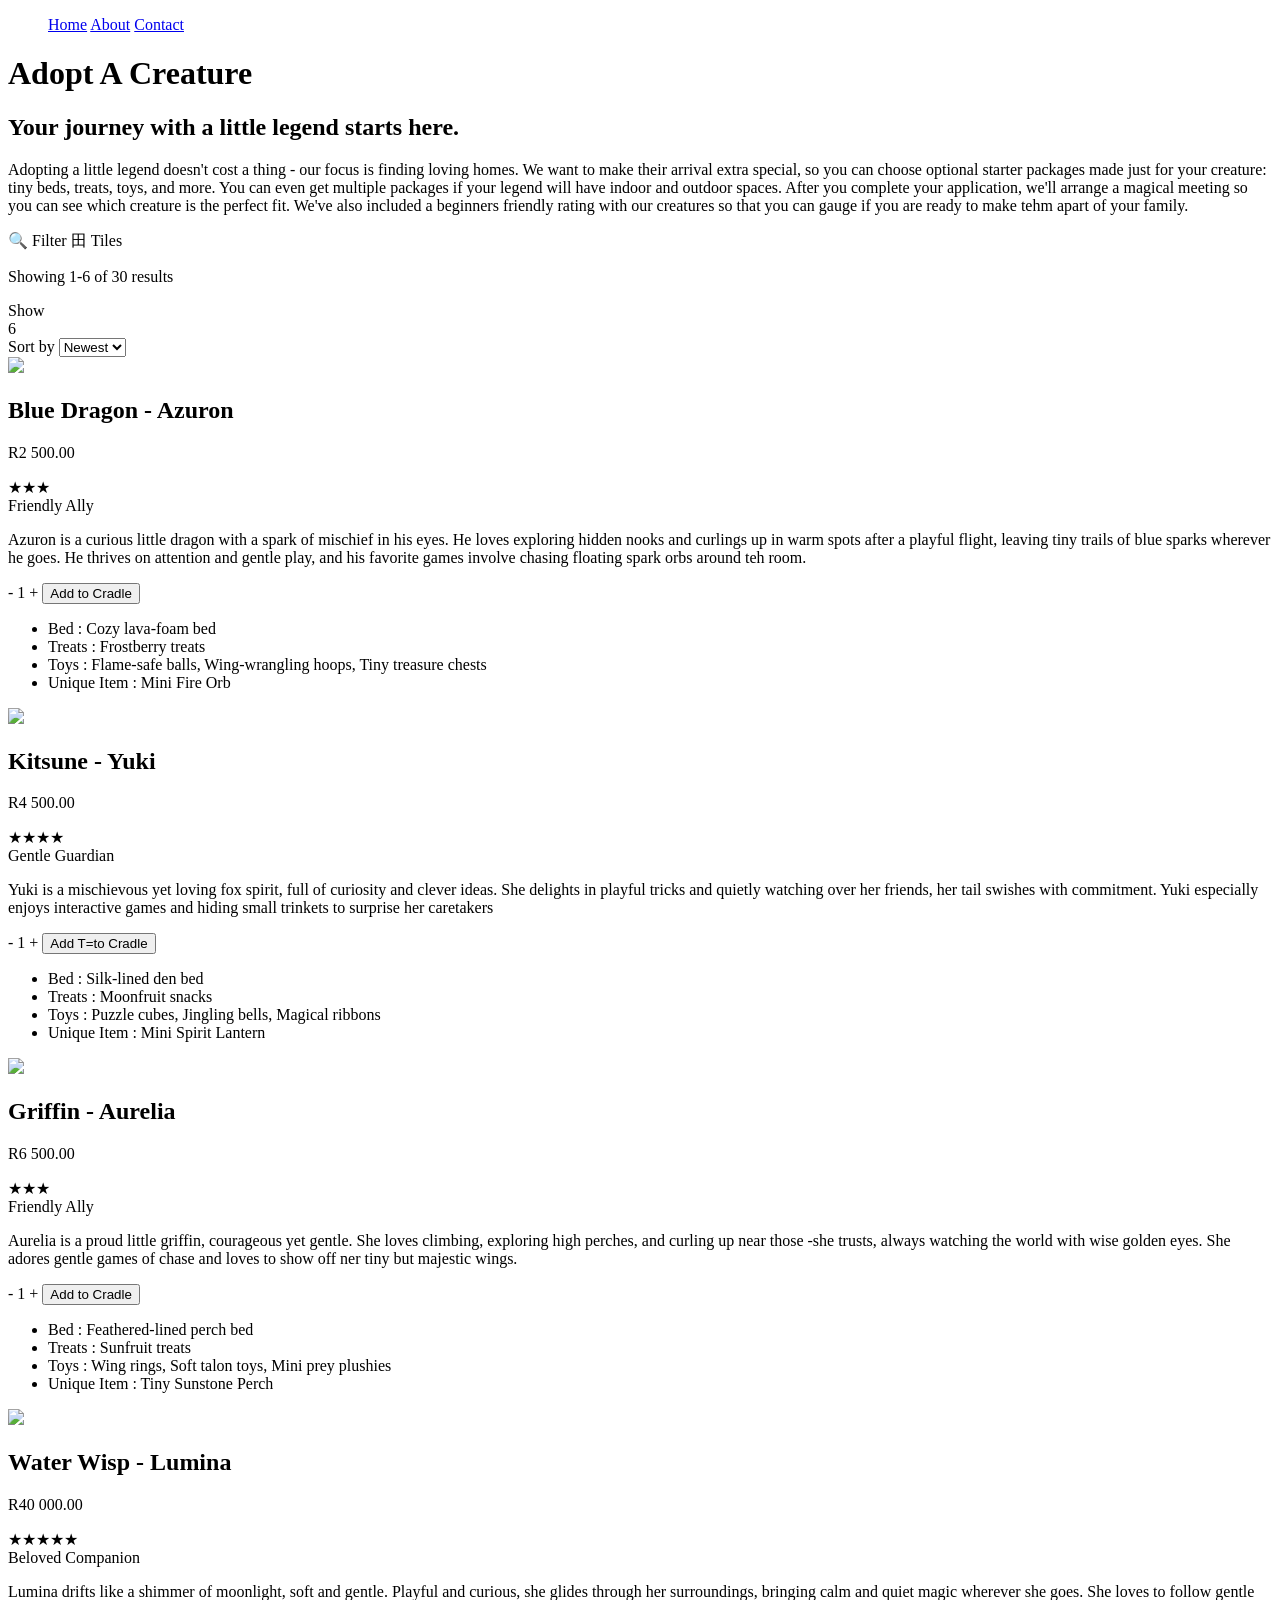
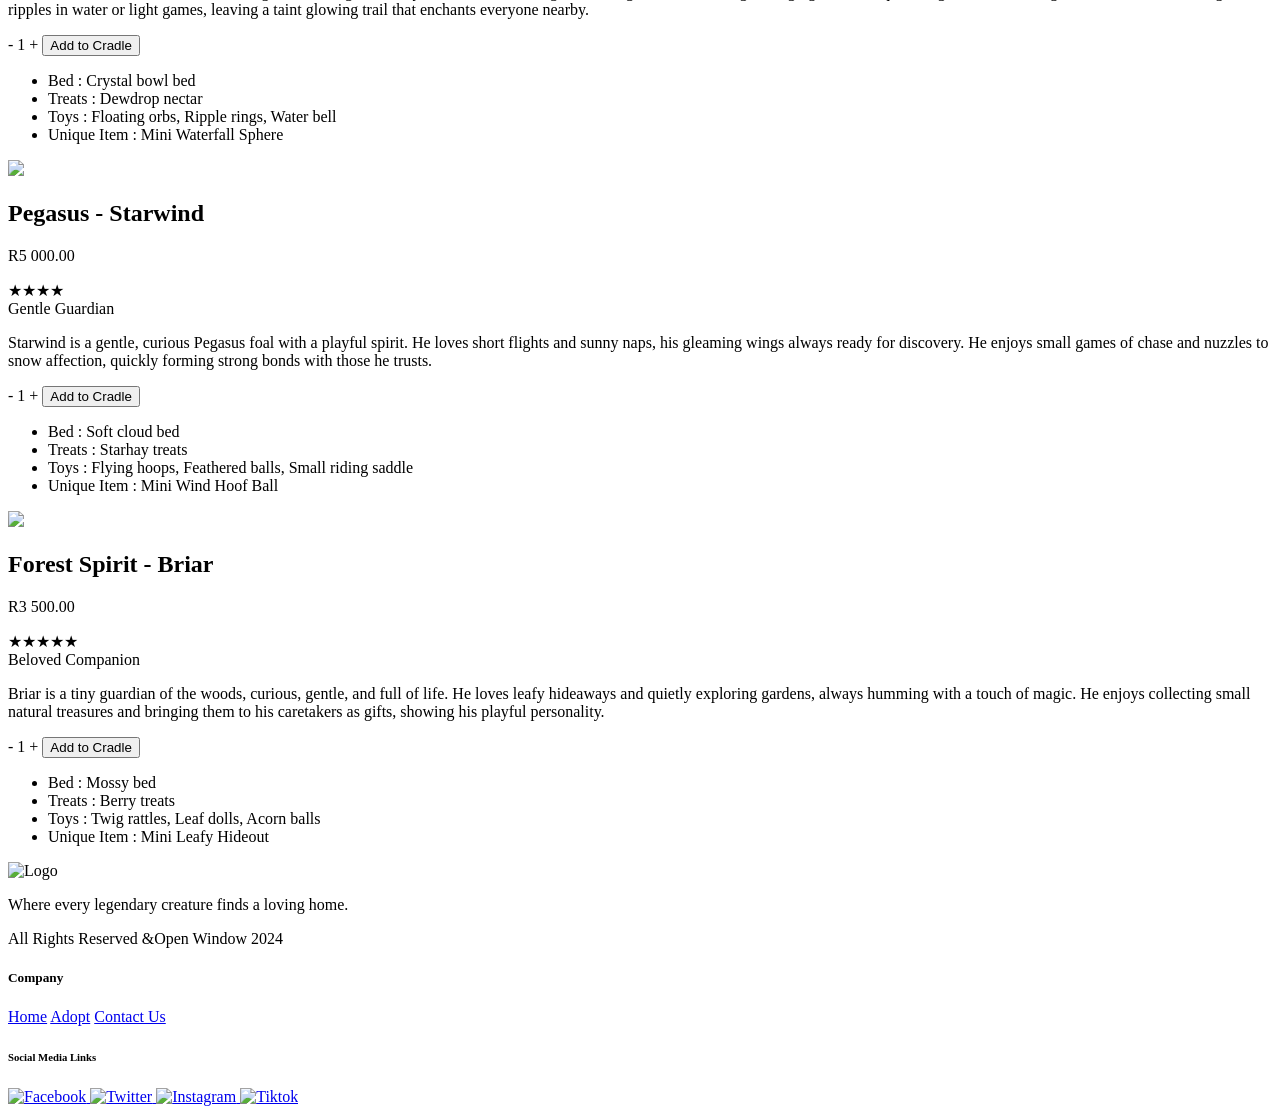
==== pages/about.html @ 9c8f1f6e "navbar_fix fixed css of navbar" ====
<!DOCTYPE html>
<html lang="en">
   
  <head>
      <meta charset="UTF-8">
      <meta name="viewport" content="width=device-width, initial-scale=1.0">
      <meta http-equiv="X-UA-Compatible" content="IE-edge">
      <meta name="author" content="Michelle Jansen 262064">

    <title>Adopt a Creature</title>
    <link rel="stylesheet" href="css/main.css">
    <link rel="stylesheet" href="../assets/fonts/mythology_of_egypt/Mythology Of Egypt.ttf">
    <link rel="stylesheet" href="../assets/stylesheet/StyleSheet.pdf">
  </head>

  <body>
     <!--Navigation-->
     <nav class="navbar">
          <ul class="nav-links">
           <a href="../index.html">Home</a>
           <a href="about.html">About</a>
           <a href="contact.html">Contact</a>
         </ul>
        </div>
     </nav>
    
    <!--Header-->
     <header class="adopt-hero">
       <h1>Adopt A Creature</h1>
     </header>
     <section class="adopt-sub-hero">
       <h2>Your journey with a little legend starts here.</h2>
       <p>Adopting a little legend doesn't cost a thing - our focus is finding loving homes. We want to make their arrival extra special, so you can choose optional starter packages made just for your creature: tiny beds, treats, toys, and more. You can even get multiple packages if your legend will have indoor and outdoor spaces. After you complete your application, we'll arrange a magical meeting so you can see which creature is the perfect fit. We've also included a beginners friendly rating with our creatures so that you can gauge if you are ready to make tehm apart of your family.</p>
     </section>
     <!-- Mustard Filter Bar -->
     <div class="filter-bar">
          <div class="filter-left">
             <span>🔍 Filter</span>
             <span>田 Tiles</span>
             <div class="divider-line"></div>
             <p>Showing 1-6 of 30 results</p>
           </div>
           <div class="filter-right">
             <span>Show</span>
             <div class="small-box">6</div>
             <span>Sort by</span>
             <select class="small-box"><option>Newest</option></select>
           </div>
       </div>   
       <!--Product Sections (Alternating)-->
        <section class="product-page white">
            <img src="assets/images/adopt1.png" class="product-image">
            <div class="product-info">
                <h2>Blue Dragon - Azuron</h2>
                <p class="price">R2 500.00</p>
                <div class="reviews">★★★</div>
                <div class="review-line"></div>
                <span>Friendly Ally</span>
                <p>Azuron is a curious little dragon with a spark of mischief in his eyes. He loves exploring hidden nooks and curlings up in warm spots after a playful flight, leaving tiny trails of blue sparks wherever he goes. He thrives on attention and gentle play, and his favorite games involve chasing floating spark orbs around teh room.</p>
                <div class="qty-control">
                    <span class="qty-box">- 1 +</span>
                    <button>Add to Cradle</button>
                 </div>
                  <ul>
                     <li>Bed : Cozy lava-foam bed</li>
                     <li>Treats : Frostberry treats</li>
                     <li>Toys : Flame-safe balls, Wing-wrangling hoops, Tiny treasure chests</li>
                     <li>Unique Item : Mini Fire Orb</li>
                   </ul>
               </div>
          </section>
          <section class="product-page dark blue">
             <img src="assets/images/adopt2.png" class="product-image">
               <div class="product-info">
                 <h2>Kitsune - Yuki</h2>
                 <p class="price">R4 500.00</p>
                 <div class="reviews">★★★★</div>
                 <div class="review-line"></div>
                 <span>Gentle Guardian</span>
                 <p>Yuki is a mischievous yet loving fox spirit, full of curiosity and clever ideas. She delights in playful tricks and quietly watching over her friends, her tail swishes with commitment. Yuki especially enjoys interactive games and hiding small trinkets to surprise her caretakers</p>
                 <div class="qty-control">
                    <span class="qty-box">- 1 +</span>
                    <button>Add T=to Cradle</button> 
                  </div>
                  <ul>
                    <li>Bed : Silk-lined den bed</li>
                    <li>Treats : Moonfruit snacks</li>
                    <li>Toys : Puzzle cubes, Jingling bells, Magical ribbons</li>
                    <li>Unique Item : Mini Spirit Lantern</li>
                  </ul>
              </div>
           </section>
           <section class="product-page white">
             <img src="assets/images/adopt3.png" class="product-image">
             <div class="product-info">
               <h2>Griffin - Aurelia</h2>
               <p class="price">R6 500.00</p>
               <div class="reviews">★★★</div>
               <div class="review-line"></div>
               <span>Friendly Ally</span>
               <p>Aurelia is a proud little griffin, courageous yet gentle. She loves climbing, exploring high perches, and curling up near those -she trusts, always watching the world with wise golden eyes. She adores gentle games of chase and loves to show off ner tiny but majestic wings.</p>
               <div class="qty-control">
                  <span class="qty-box">- 1 +</span>
                  <button>Add to Cradle</button>
               </div>
               <ul>
                 <li>Bed : Feathered-lined perch bed</li>
                 <li>Treats : Sunfruit treats</li>
                 <li>Toys : Wing rings, Soft talon toys, Mini prey plushies</li>
                 <li>Unique Item : Tiny Sunstone Perch</li>
               </ul>
             </div>
           </section>
           <section class="product-page dark blue">
               <img src="assets/images.adopt4.png" class="product-image">
               <div class="product-info">
                   <h2>Water Wisp - Lumina</h2>
                   <p class="price">R40 000.00</p>
                   <div class="reviews">★★★★★</div>
                   <div class="review-line"></div>
                   <span>Beloved Companion</span>
                   <p>Lumina drifts like a shimmer of moonlight, soft and gentle. Playful and curious, she glides through her surroundings, bringing calm and quiet magic wherever she goes. She loves to follow gentle ripples in water or light games, leaving a taint glowing trail that enchants everyone nearby.</p>
                   <div class="qty-control">
                      <span class="qty-box">- 1 +</span>
                      <button>Add to Cradle</button>
                   </div>
                   <ul>
                      <li>Bed : Crystal bowl bed</li>
                      <li>Treats : Dewdrop nectar</li>
                      <li>Toys : Floating orbs, Ripple rings, Water bell</li>
                      <li>Unique Item : Mini Waterfall Sphere</li>
                   </ul>
                 </div>
             </section>
             <section class="product-page white">
             <img src="assets/images/adopt5.png" class="product-image">
             <div class="product-info">
               <h2>Pegasus - Starwind</h2>
               <p class="price">R5 000.00</p>
               <div class="reviews">★★★★</div>
               <div class="review-line"></div>
               <span>Gentle Guardian</span>
               <p>Starwind is a gentle, curious Pegasus foal with a playful spirit. He loves short flights and sunny naps, his gleaming wings always ready for discovery. He enjoys small games of chase and nuzzles to snow affection, quickly forming strong bonds with those he trusts.</p>
               <div class="qty-control">
                  <span class="qty-box">- 1 +</span>
                  <button>Add to Cradle</button>
               </div>
               <ul>
                 <li>Bed : Soft cloud bed</li>
                 <li>Treats : Starhay treats</li>
                 <li>Toys : Flying hoops, Feathered balls, Small riding saddle</li>
                 <li>Unique Item : Mini Wind Hoof Ball</li>
               </ul>
             </div>
           </section>
           <section class="product-page dark blue">
               <img src="assets/images/adopt6.png" class="product-image">
               <div class="product-info">
                   <h2>Forest Spirit - Briar</h2>
                   <p class="price">R3 500.00</p>
                   <div class="reviews">★★★★★</div>
                   <div class="review-line"></div>
                   <span>Beloved Companion</span>
                   <p>Briar is a tiny guardian of the woods, curious, gentle, and full of life. He loves leafy hideaways and quietly exploring gardens, always humming with a touch of magic. He enjoys collecting small natural treasures and bringing them to his caretakers as gifts, showing his playful personality.</p>
                   <div class="qty-control">
                      <span class="qty-box">- 1 +</span>
                      <button>Add to Cradle</button>
                   </div>
                   <ul>
                      <li>Bed : Mossy bed</li>
                      <li>Treats : Berry treats</li>
                      <li>Toys : Twig rattles, Leaf dolls, Acorn balls</li>
                      <li>Unique Item : Mini Leafy Hideout</li>
                   </ul>
                 </div>
             </section>
             <!-- Footer -->
             <footer>
                 <div class="footer-left">
                     <img src="assets/images/logo.png" alt="Logo">
                     <p>Where every legendary creature finds a loving home.</p>
                     <span>All Rights Reserved &Open Window 2024</span>
                   </div>
                   <div class="footer-mid">
                       <h5>Company</h5>
                       <a href="../index.html">Home</a>
                       <a href="about.html">Adopt</a>
                       <a href="contact.html">Contact Us</a>
                     </div>
                     <div class="footer-right">
                         <h6>Social Media Links</h6>
                         <class="social-container">
                            <a href="https://www.facebook.com/theopenwindow/posts/on-friday-the-27th-of-february-open-window-stellenbosch-headed-into-the-city-for/1223841959923984/" target="_none">
                              <img src="assets/images/sm1.png" alt="Facebook" class="social-icon">
                           </a>
                           <a href="https://www.facebook.com/theopenwindow/posts/on-friday-the-27th-of-february-open-window-stellenbosch-headed-into-the-city-for/1223841959923984/" target="_none">
                              <img src="assets/images/sm4.png" alt="Twitter" class="social-icon">
                           </a>
                           <a href="https://www.instagram.com/openwindowinstitute/?hl=en" target="_none">
                              <img src="assets/images/sm3.png" alt="Instagram" class="social-icons">
                           </a>
                           <a href="https://www.tiktok.com/@open_window_" target="_none">
                             <img src="assets/images/sm2.png" alt="Tiktok" class="social-icon">
                           </a>
                         </class>
                       </div>
                  </footer>
   </body>

</html>
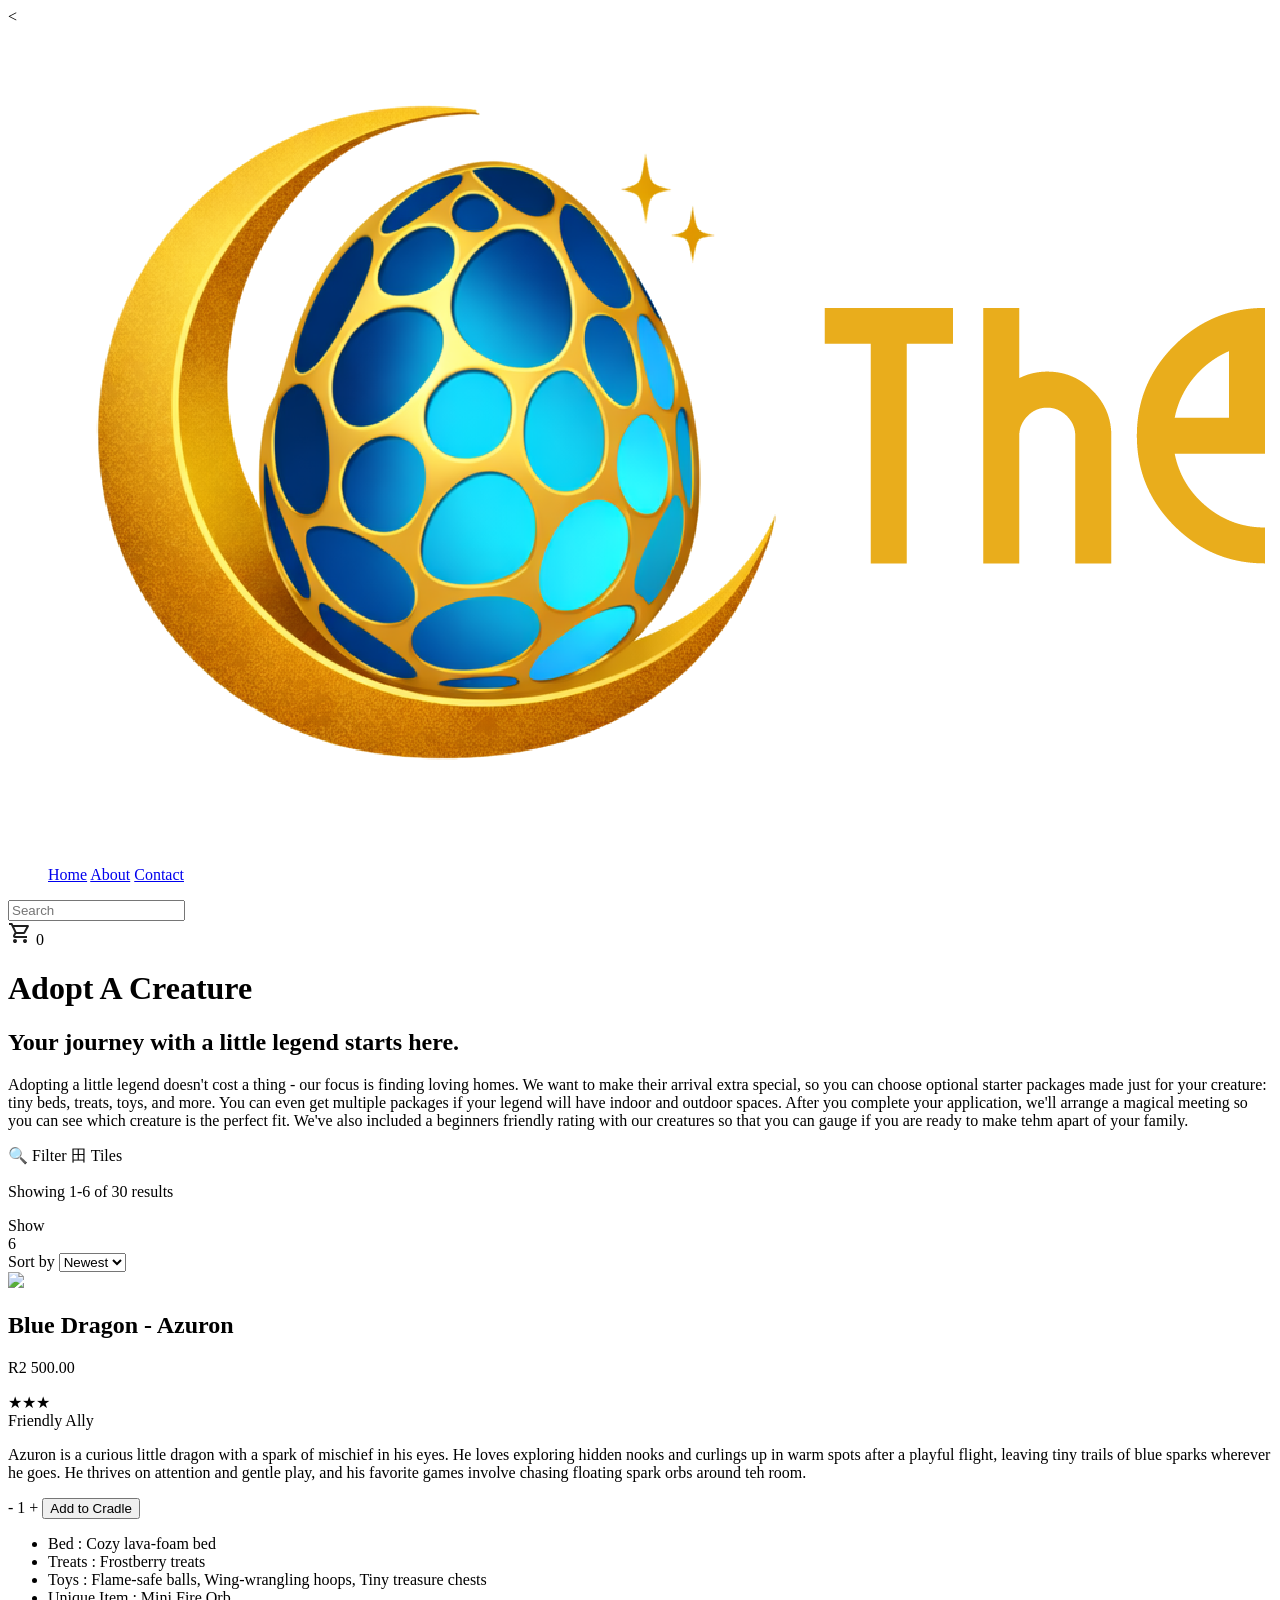
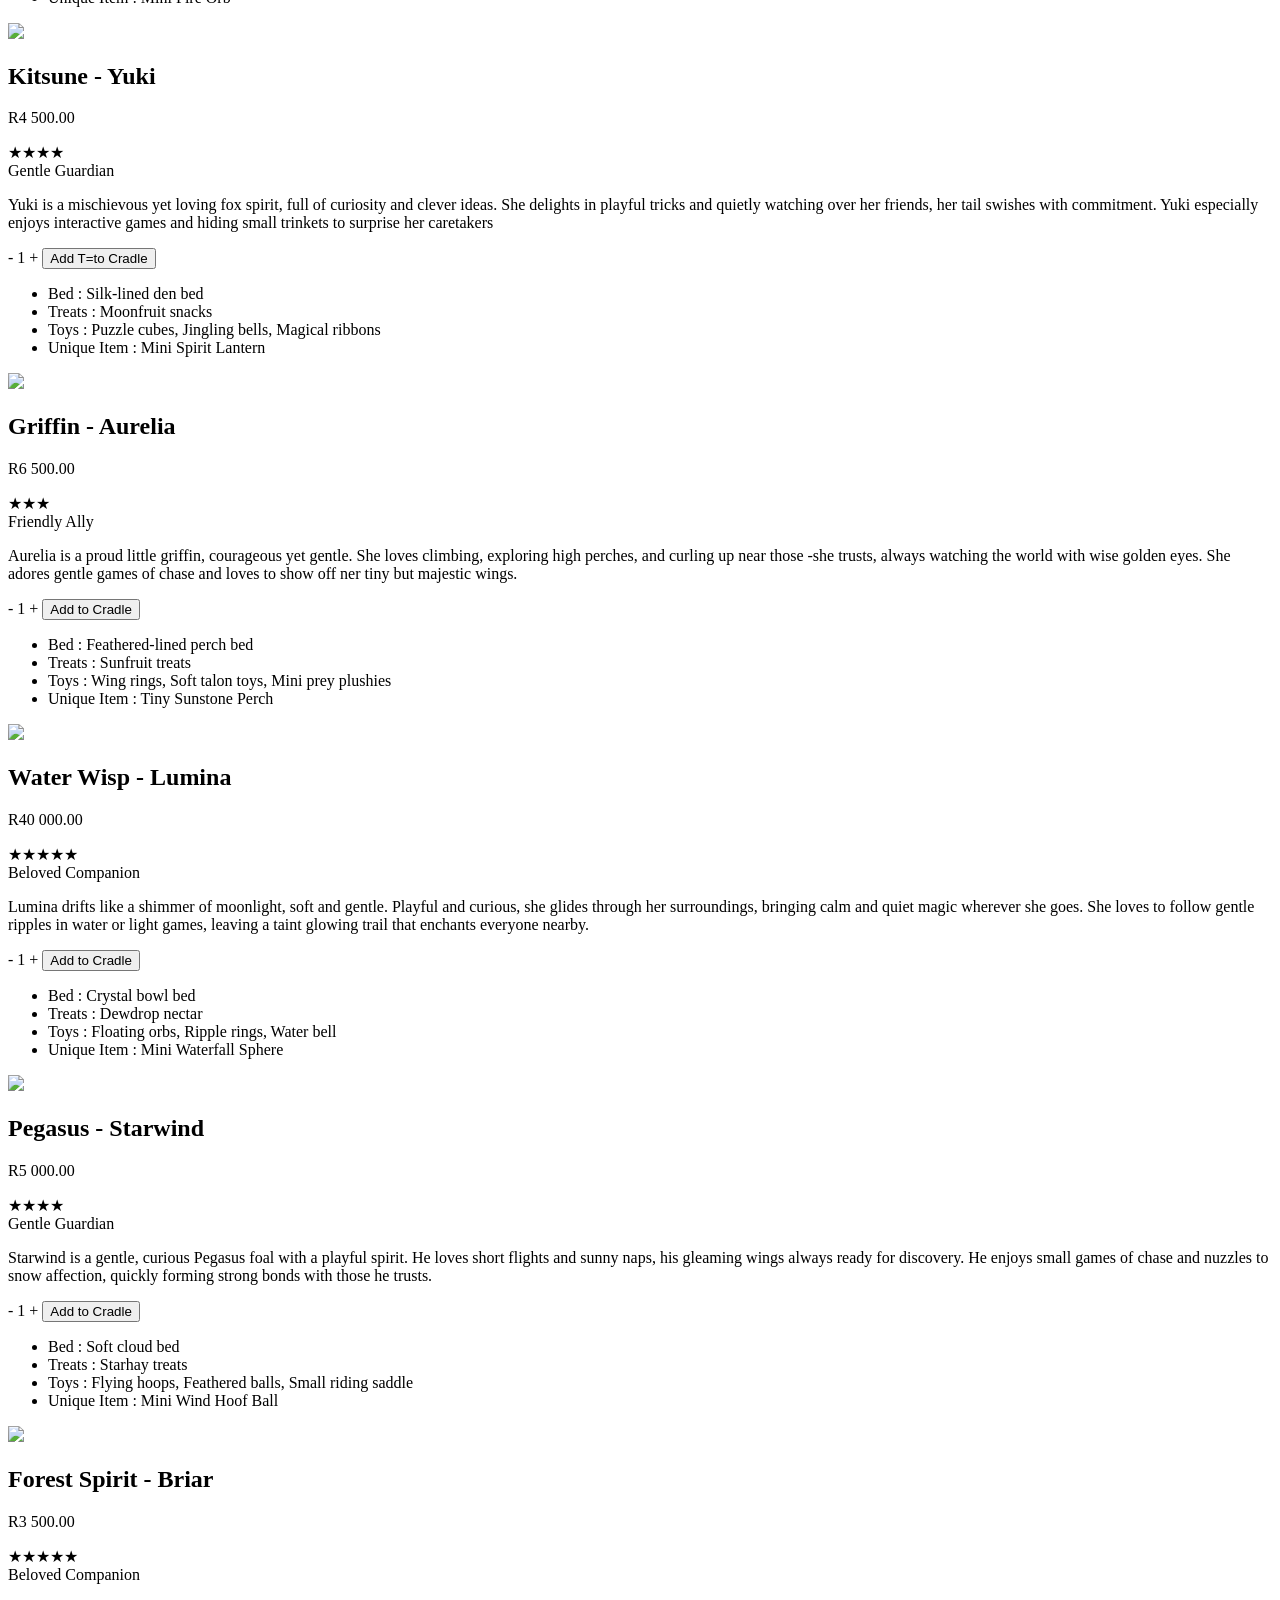
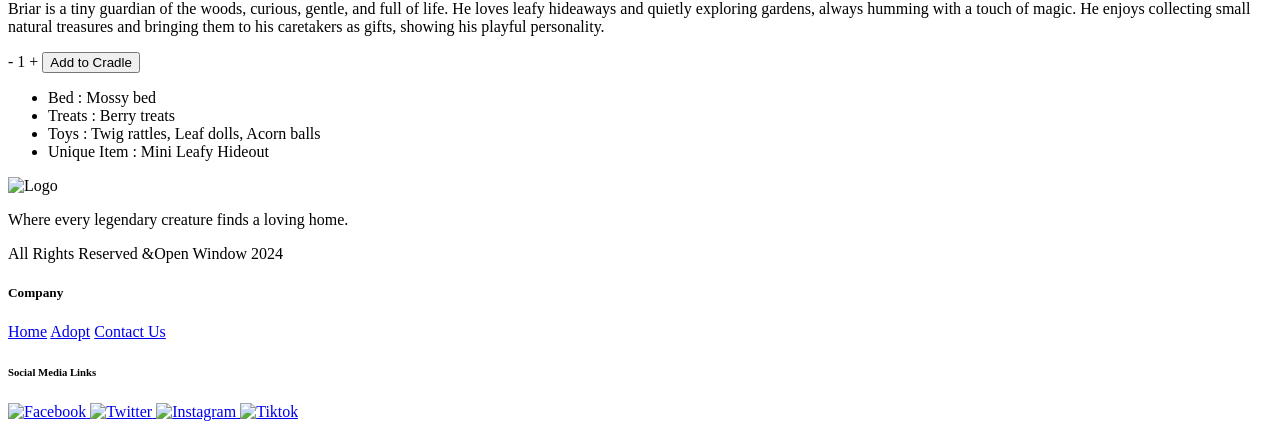
==== commit 07598b62: "styled_about_section" ====
--- a/pages/about.html
+++ b/pages/about.html
@@ -1,30 +1,45 @@
 <!DOCTYPE html>
 <html lang="en">
-   
-  <head>
-      <meta charset="UTF-8">
+   <head>
+      <<meta charset="UTF-8">
       <meta name="viewport" content="width=device-width, initial-scale=1.0">
       <meta http-equiv="X-UA-Compatible" content="IE-edge">
       <meta name="author" content="Michelle Jansen 262064">
 
-    <title>Adopt a Creature</title>
-    <link rel="stylesheet" href="css/main.css">
-    <link rel="stylesheet" href="../assets/fonts/mythology_of_egypt/Mythology Of Egypt.ttf">
-    <link rel="stylesheet" href="../assets/stylesheet/StyleSheet.pdf">
-  </head>
+      <link rel="preconnect" href="https://fonts.googleapis.com">
+      <link rel="preconnect" href="https://fonts.gstatic.com" crossorigin>
+      <link href="https://fonts.googleapis.com/css2?family=Metamorphous&family=Montserrat:ital,wght@0,100..900;1,100..900&family=Poppins:ital,wght@0,100;0,200;0,300;0,400;0,500;0,600;0,700;0,800;0,900;1,100;1,200;1,300;1,400;1,500;1,600;1,700;1,800;1,900&display=swap" rel="stylesheet">
+      <link rel="preconnect" href="https://fonts.googleapis.com">
+      <link rel="preconnect" href="https://fonts.gstatic.com" crossorigin>
+      <link href="https://fonts.googleapis.com/css2?family=Metamorphous&family=Montserrat:ital,wght@0,100..900;1,100..900&family=Poppins:ital,wght@0,100;0,200;0,300;0,400;0,500;0,600;0,700;0,800;0,900;1,100;1,200;1,300;1,400;1,500;1,600;1,700;1,800;1,900&display=swap" rel="stylesheet">
+      
+      <title>The Mythos Cradle</title>
+      
+      <link rel="stylesheet" href="../stylesheet/css/main.css">
+      <link rel="stylesheet" href="../assets/fonts/mythology_of_egypt/Mythology Of Egypt.ttf">
+   </head>
 
-  <body>
+   <body class="adopt-page">
      <!--Navigation-->
      <nav class="navbar">
+         <a href="about.html" class="adopt-logo">
+           <img src="../assets/images/logo.png">
+         </a>
           <ul class="nav-links">
            <a href="../index.html">Home</a>
            <a href="about.html">About</a>
            <a href="contact.html">Contact</a>
          </ul>
-        </div>
+         <div class="search-cart">
+           <input type="text" placeholder="Search">
+               <div class="cart-container">
+                 <svg xmlns="http://www.w3.org/2000/svg" height="24px" viewBox="0 -960 960 960" width="24px" fill="#1f1f1f"><path d="M223.5-103.5Q200-127 200-160t23.5-56.5Q247-240 280-240t56.5 23.5Q360-193 360-160t-23.5 56.5Q313-80 280-80t-56.5-23.5Zm400 0Q600-127 600-160t23.5-56.5Q647-240 680-240t56.5 23.5Q760-193 760-160t-23.5 56.5Q713-80 680-80t-56.5-23.5ZM246-720l96 200h280l110-200H246Zm-38-80h590q23 0 35 20.5t1 41.5L692-482q-11 20-29.5 31T622-440H324l-44 80h480v80H280q-45 0-68-39.5t-2-78.5l54-98-144-304H40v-80h130l38 80Zm134 280h280-280Z"/></svg>
+                 <span class="cart-amount">0</span>
+               </div>
+         </div>
      </nav>
     
-    <!--Header-->
+     <!--Header-->
      <header class="adopt-hero">
        <h1>Adopt A Creature</h1>
      </header>
@@ -204,7 +219,6 @@
                            </a>
                          </class>
                        </div>
-                  </footer>
+               </footer>
    </body>
-
-</html>+ </html>
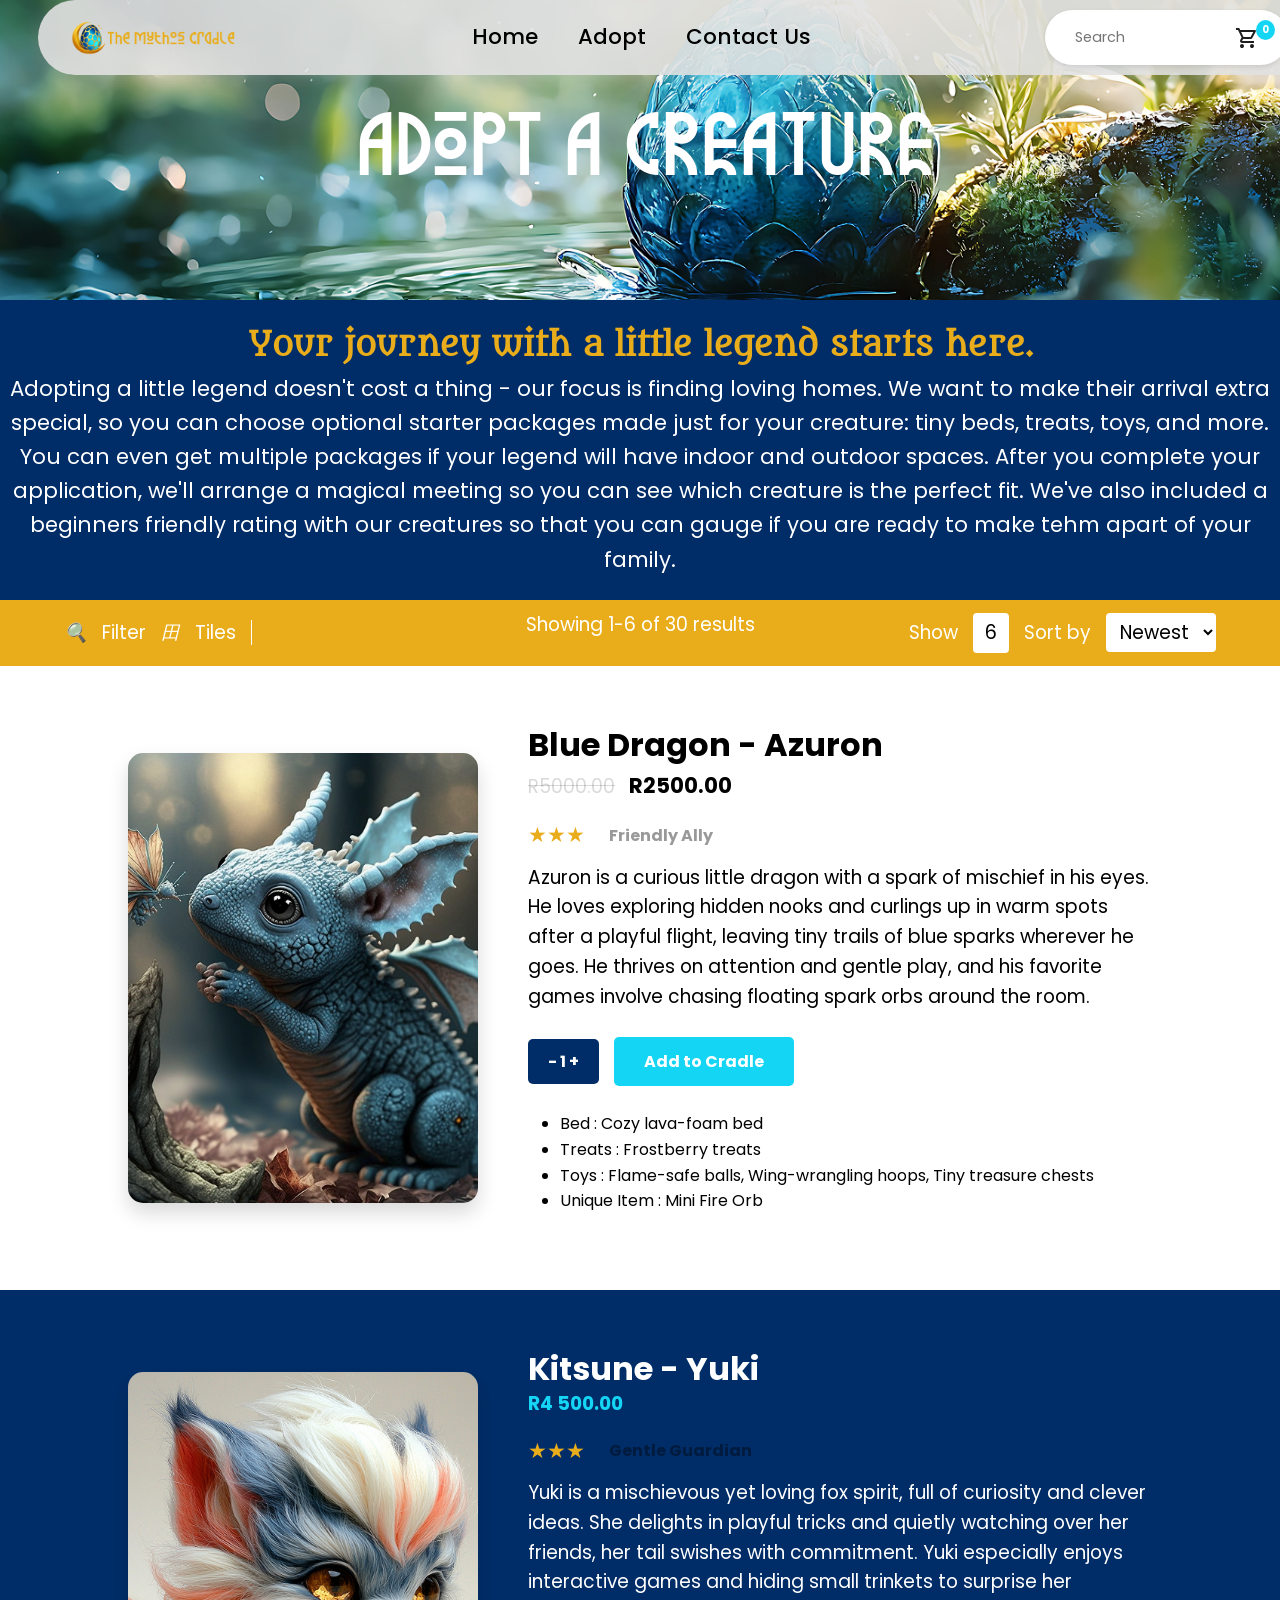
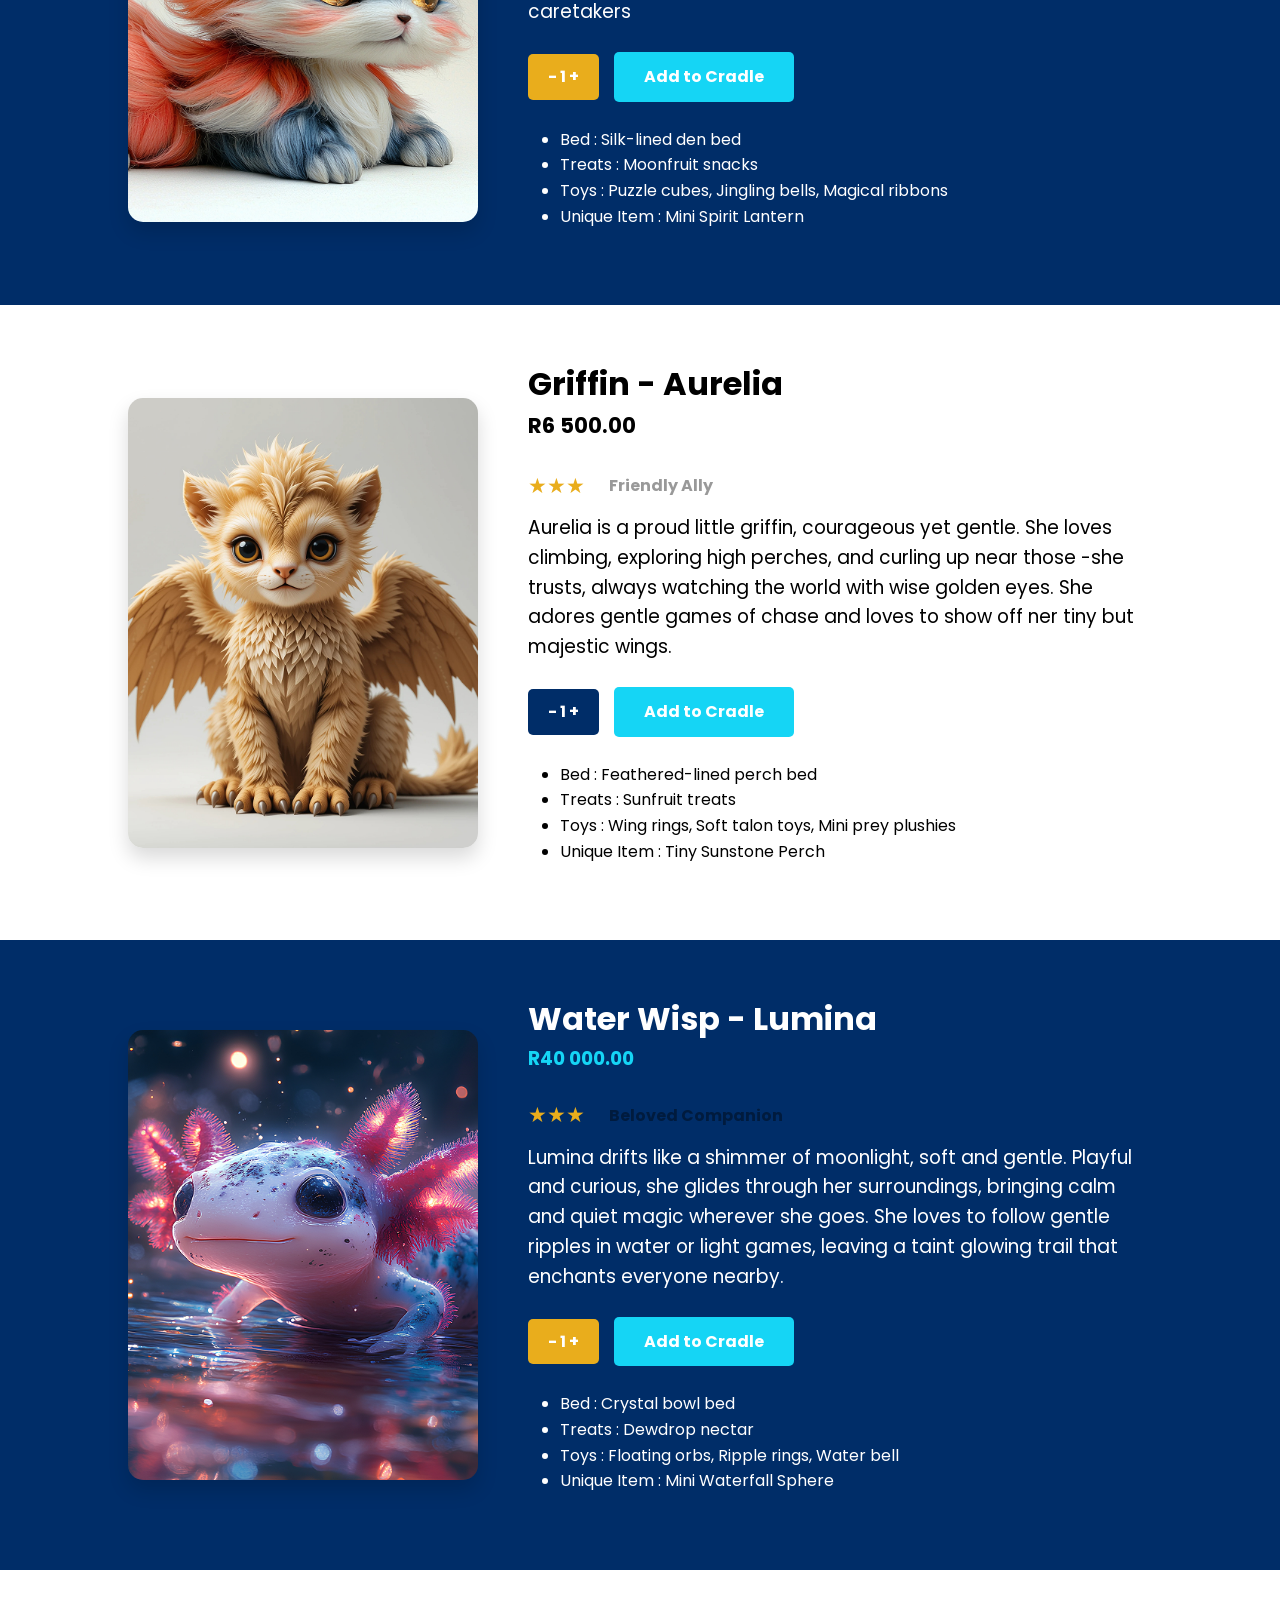
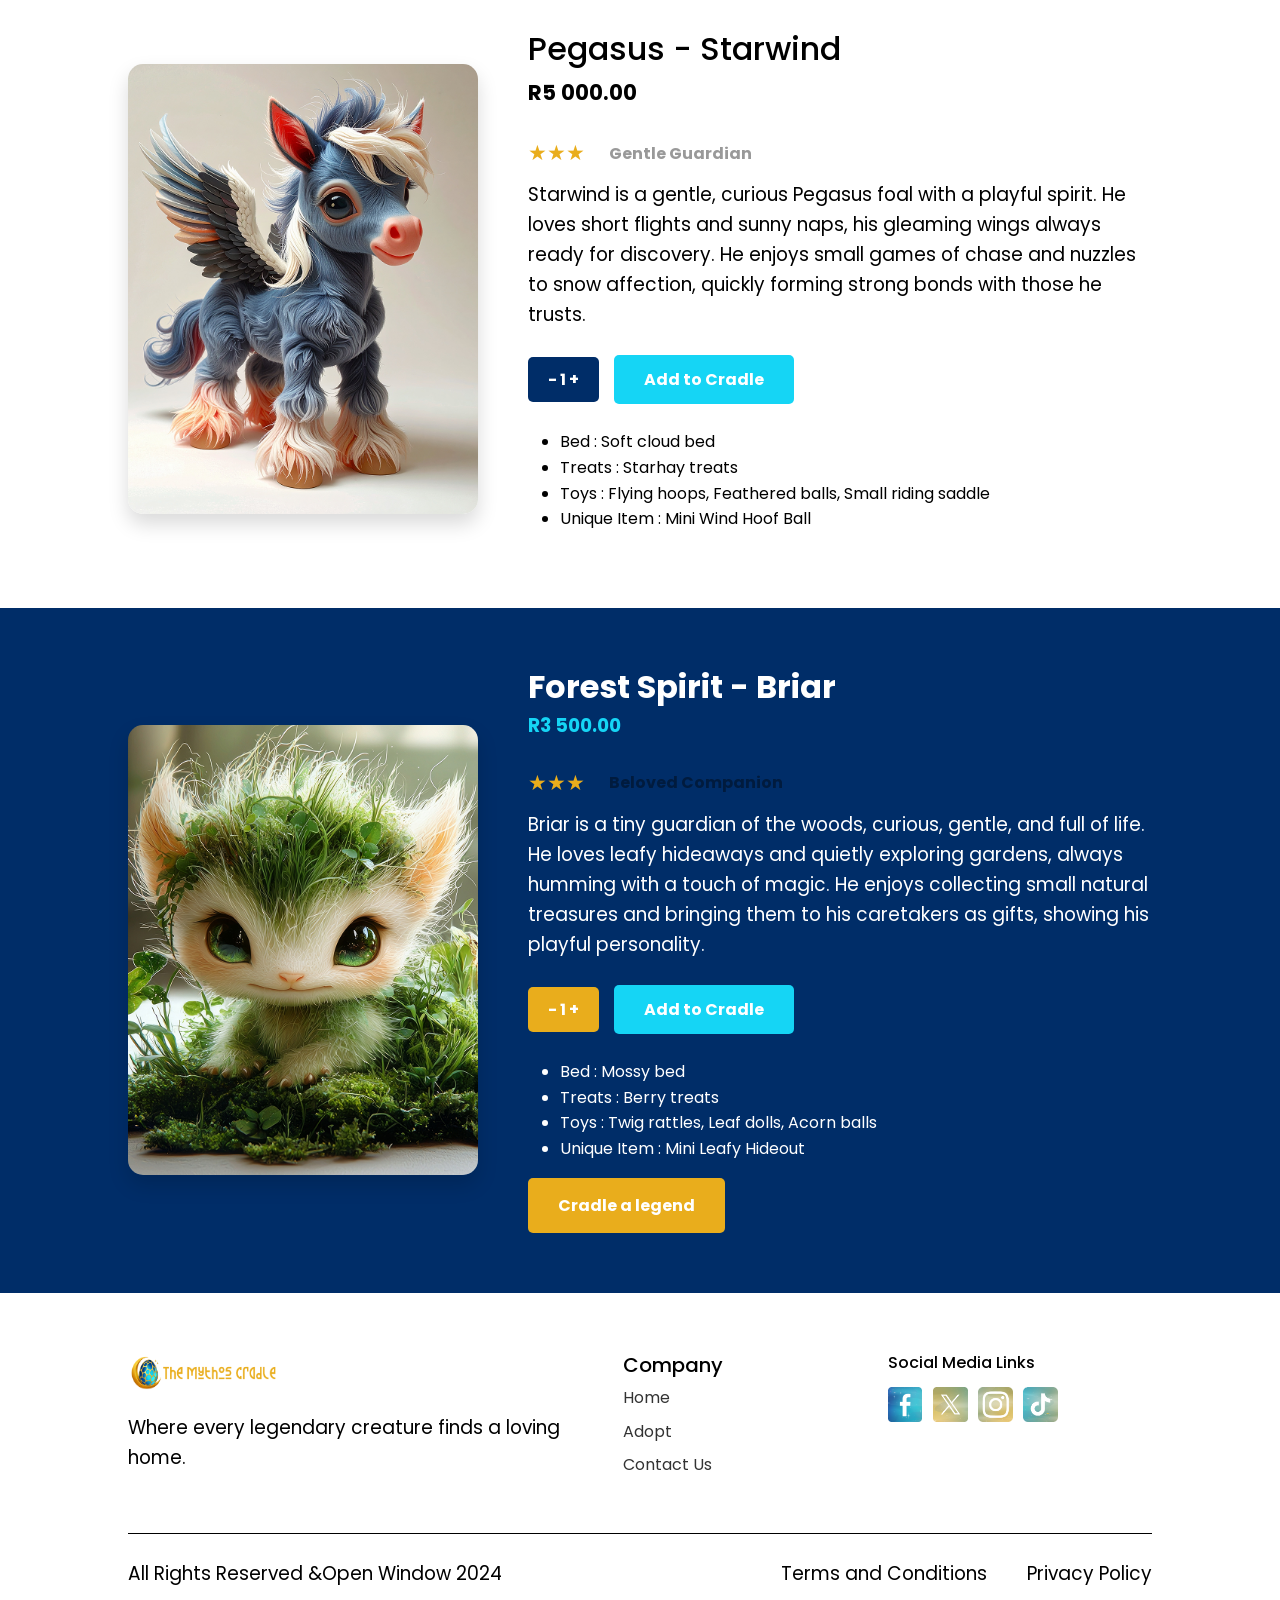
==== commit ef6395e3: "Final_Updates Added all final details to all pages for HTML and CC" ====
--- a/pages/about.html
+++ b/pages/about.html
@@ -1,7 +1,7 @@
 <!DOCTYPE html>
 <html lang="en">
    <head>
-      <<meta charset="UTF-8">
+      <meta charset="UTF-8">
       <meta name="viewport" content="width=device-width, initial-scale=1.0">
       <meta http-equiv="X-UA-Compatible" content="IE-edge">
       <meta name="author" content="Michelle Jansen 262064">
@@ -12,33 +12,36 @@
       <link rel="preconnect" href="https://fonts.googleapis.com">
       <link rel="preconnect" href="https://fonts.gstatic.com" crossorigin>
       <link href="https://fonts.googleapis.com/css2?family=Metamorphous&family=Montserrat:ital,wght@0,100..900;1,100..900&family=Poppins:ital,wght@0,100;0,200;0,300;0,400;0,500;0,600;0,700;0,800;0,900;1,100;1,200;1,300;1,400;1,500;1,600;1,700;1,800;1,900&display=swap" rel="stylesheet">
+      <link href="https://cdn.jsdelivr.net/npm/bootstrap@5.3.8/dist/css/bootstrap.min.css" rel="stylesheet" integrity="sha384-sRIl4kxILFvY47J16cr9ZwB07vP4J8+LH7qKQnuqkuIAvNWLzeN8tE5YBujZqJLB" crossorigin="anonymous">
+      <script src="https://cdn.jsdelivr.net/npm/bootstrap@5.3.8/dist/js/bootstrap.bundle.min.js" integrity="sha384-FKyoEForCGlyvwx9Hj09JcYn3nv7wiPVlz7YYwJrWVcXK/BmnVDxM+D2scQbITxI" crossorigin="anonymous"></script>
       
       <title>The Mythos Cradle</title>
-      
-      <link rel="stylesheet" href="../stylesheet/css/main.css">
-      <link rel="stylesheet" href="../assets/fonts/mythology_of_egypt/Mythology Of Egypt.ttf">
+
+      <link rel="stylesheet" href="../css/main.css">
+      <link rel="local-font" href="../assets/fonts/mythology_of_egypt/Mythology Of Egypt.ttf">
    </head>
-
    <body class="adopt-page">
-     <!--Navigation-->
-     <nav class="navbar">
-         <a href="about.html" class="adopt-logo">
-           <img src="../assets/images/logo.png">
+     <header>
+        <!--Navigation-->
+        <div class="navbar">
+         <a href="about.html" class="logo">
+           <img src="../assets/images/logo.png" alt="Mythos Logo">
          </a>
-          <ul class="nav-links">
+         <nav class="nav-links">
            <a href="../index.html">Home</a>
-           <a href="about.html">About</a>
-           <a href="contact.html">Contact</a>
-         </ul>
+           <a href="about.html">Adopt</a>
+           <a href="contact.html">Contact Us</a>
+         </nav>
          <div class="search-cart">
            <input type="text" placeholder="Search">
                <div class="cart-container">
-                 <svg xmlns="http://www.w3.org/2000/svg" height="24px" viewBox="0 -960 960 960" width="24px" fill="#1f1f1f"><path d="M223.5-103.5Q200-127 200-160t23.5-56.5Q247-240 280-240t56.5 23.5Q360-193 360-160t-23.5 56.5Q313-80 280-80t-56.5-23.5Zm400 0Q600-127 600-160t23.5-56.5Q647-240 680-240t56.5 23.5Q760-193 760-160t-23.5 56.5Q713-80 680-80t-56.5-23.5ZM246-720l96 200h280l110-200H246Zm-38-80h590q23 0 35 20.5t1 41.5L692-482q-11 20-29.5 31T622-440H324l-44 80h480v80H280q-45 0-68-39.5t-2-78.5l54-98-144-304H40v-80h130l38 80Zm134 280h280-280Z"/></svg>
+                 <svg class="cart-icon" xmlns="http://www.w3.org/2000/svg" height="24px" viewBox="0 -960 960 960" width="24px" fill="#1f1f1f"><path d="M223.5-103.5Q200-127 200-160t23.5-56.5Q247-240 280-240t56.5 23.5Q360-193 360-160t-23.5 56.5Q313-80 280-80t-56.5-23.5Zm400 0Q600-127 600-160t23.5-56.5Q647-240 680-240t56.5 23.5Q760-193 760-160t-23.5 56.5Q713-80 680-80t-56.5-23.5ZM246-720l96 200h280l110-200H246Zm-38-80h590q23 0 35 20.5t1 41.5L692-482q-11 20-29.5 31T622-440H324l-44 80h480v80H280q-45 0-68-39.5t-2-78.5l54-98-144-304H40v-80h130l38 80Zm134 280h280-280Z"/></svg>
                  <span class="cart-amount">0</span>
                </div>
          </div>
-     </nav>
-    
+       </div>
+     </header>
+
      <!--Header-->
      <header class="adopt-hero">
        <h1>Adopt A Creature</h1>
@@ -50,31 +53,44 @@
      <!-- Mustard Filter Bar -->
      <div class="filter-bar">
           <div class="filter-left">
-             <span>🔍 Filter</span>
-             <span>田 Tiles</span>
+             <i class="filter-icon">🔍</i>
+             <span>Filter</span>
+             <i class="tile-icon">田 </i>
+             <span>Tiles</span>
              <div class="divider-line"></div>
-             <p>Showing 1-6 of 30 results</p>
+           </div>
+           <div class="center-section">
+             <span><p>Showing 1-6 of 30 results</p></span>
            </div>
            <div class="filter-right">
              <span>Show</span>
-             <div class="small-box">6</div>
+             <button class="btn-sp" type="button">6</button>
              <span>Sort by</span>
-             <select class="small-box"><option>Newest</option></select>
-           </div>
+             <select class="drop-down">
+               <option>Newest</option>
+               <option>Oldest</option>
+               <option>Popular</option>
+             </select>
+            </div>
        </div>   
        <!--Product Sections (Alternating)-->
-        <section class="product-page white">
-            <img src="assets/images/adopt1.png" class="product-image">
-            <div class="product-info">
-                <h2>Blue Dragon - Azuron</h2>
-                <p class="price">R2 500.00</p>
-                <div class="reviews">★★★</div>
-                <div class="review-line"></div>
-                <span>Friendly Ally</span>
-                <p>Azuron is a curious little dragon with a spark of mischief in his eyes. He loves exploring hidden nooks and curlings up in warm spots after a playful flight, leaving tiny trails of blue sparks wherever he goes. He thrives on attention and gentle play, and his favorite games involve chasing floating spark orbs around teh room.</p>
+        <section class="product-page-white">
+            <img src="../assets/images/adopt1.png" class="product-image">
+                <div class="product-info">
+                <h1>Blue Dragon - Azuron</h1>
+                <div class="price-container">
+                   <del class="old-price">R5000.00</del>
+                   <span class="current-price">R2500.00</span>
+                </div>
+                <div class="rating-row">
+                   <div class="reviews">★★★</div>
+                   <div class="review-line"></div>
+                   <span class="review-status">Friendly Ally</span>
+                </div>
+                <p class="p1">Azuron is a curious little dragon with a spark of mischief in his eyes. He loves exploring hidden nooks and curlings up in warm spots after a playful flight, leaving tiny trails of blue sparks wherever he goes. He thrives on attention and gentle play, and his favorite games involve chasing floating spark orbs around the room.</p>
                 <div class="qty-control">
                     <span class="qty-box">- 1 +</span>
-                    <button>Add to Cradle</button>
+                    <button class="b-btn">Add to Cradle</button>
                  </div>
                   <ul>
                      <li>Bed : Cozy lava-foam bed</li>
@@ -84,18 +100,21 @@
                    </ul>
                </div>
           </section>
-          <section class="product-page dark blue">
-             <img src="assets/images/adopt2.png" class="product-image">
-               <div class="product-info">
+
+          <section class="product-page-darkblue">
+             <img src="../assets/images/adopt2.png" class="product-image">
+               <div class="product-info-sp">
                  <h2>Kitsune - Yuki</h2>
-                 <p class="price">R4 500.00</p>
-                 <div class="reviews">★★★★</div>
-                 <div class="review-line"></div>
-                 <span>Gentle Guardian</span>
-                 <p>Yuki is a mischievous yet loving fox spirit, full of curiosity and clever ideas. She delights in playful tricks and quietly watching over her friends, her tail swishes with commitment. Yuki especially enjoys interactive games and hiding small trinkets to surprise her caretakers</p>
-                 <div class="qty-control">
-                    <span class="qty-box">- 1 +</span>
-                    <button>Add T=to Cradle</button> 
+                 <h3 class="price-sp">R4 500.00</h3>
+                 <div class="rating-row">
+                   <div class="reviews">★★★</div>
+                   <div class="review-line"></div>
+                   <span class="review-status">Gentle Guardian</span>
+                </div>
+                 <p class="p2">Yuki is a mischievous yet loving fox spirit, full of curiosity and clever ideas. She delights in playful tricks and quietly watching over her friends, her tail swishes with commitment. Yuki especially enjoys interactive games and hiding small trinkets to surprise her caretakers</p>
+                 <div class="qty-control-sp">
+                    <span class="qty-box2">- 1 +</span>
+                    <button class="b-btn">Add to Cradle</button>
                   </div>
                   <ul>
                     <li>Bed : Silk-lined den bed</li>
@@ -105,18 +124,21 @@
                   </ul>
               </div>
            </section>
-           <section class="product-page white">
-             <img src="assets/images/adopt3.png" class="product-image">
+
+           <section class="product-page-white">
+             <img src="../assets/images/adopt3.png" class="product-image">
              <div class="product-info">
-               <h2>Griffin - Aurelia</h2>
+               <h1>Griffin - Aurelia</h1>
                <p class="price">R6 500.00</p>
-               <div class="reviews">★★★</div>
-               <div class="review-line"></div>
-               <span>Friendly Ally</span>
-               <p>Aurelia is a proud little griffin, courageous yet gentle. She loves climbing, exploring high perches, and curling up near those -she trusts, always watching the world with wise golden eyes. She adores gentle games of chase and loves to show off ner tiny but majestic wings.</p>
+               <div class="rating-row">
+                   <div class="reviews">★★★</div>
+                   <div class="review-line"></div>
+                   <span class="review-status">Friendly Ally</span>
+                </div>
+               <p class="p1">Aurelia is a proud little griffin, courageous yet gentle. She loves climbing, exploring high perches, and curling up near those -she trusts, always watching the world with wise golden eyes. She adores gentle games of chase and loves to show off ner tiny but majestic wings.</p>
                <div class="qty-control">
                   <span class="qty-box">- 1 +</span>
-                  <button>Add to Cradle</button>
+                  <button class="b-btn">Add to Cradle</button>
                </div>
                <ul>
                  <li>Bed : Feathered-lined perch bed</li>
@@ -126,18 +148,21 @@
                </ul>
              </div>
            </section>
-           <section class="product-page dark blue">
-               <img src="assets/images.adopt4.png" class="product-image">
-               <div class="product-info">
+
+           <section class="product-page-darkblue">
+               <img src="../assets/images/adopt4.png" class="product-image">
+               <div class="product-info-sp">
                    <h2>Water Wisp - Lumina</h2>
-                   <p class="price">R40 000.00</p>
-                   <div class="reviews">★★★★★</div>
-                   <div class="review-line"></div>
-                   <span>Beloved Companion</span>
-                   <p>Lumina drifts like a shimmer of moonlight, soft and gentle. Playful and curious, she glides through her surroundings, bringing calm and quiet magic wherever she goes. She loves to follow gentle ripples in water or light games, leaving a taint glowing trail that enchants everyone nearby.</p>
-                   <div class="qty-control">
-                      <span class="qty-box">- 1 +</span>
-                      <button>Add to Cradle</button>
+                   <p class="price-sp">R40 000.00</p>
+                   <div class="rating-row">
+                      <div class="reviews">★★★</div>
+                      <div class="review-line"></div>
+                      <span class="review-status">Beloved Companion</span>
+                   </div>
+                   <p class="p2">Lumina drifts like a shimmer of moonlight, soft and gentle. Playful and curious, she glides through her surroundings, bringing calm and quiet magic wherever she goes. She loves to follow gentle ripples in water or light games, leaving a taint glowing trail that enchants everyone nearby.</p>
+                   <div class="qty-control-sp">
+                      <span class="qty-box2">- 1 +</span>
+                      <button class="b-btn">Add to Cradle</button>
                    </div>
                    <ul>
                       <li>Bed : Crystal bowl bed</li>
@@ -147,18 +172,21 @@
                    </ul>
                  </div>
              </section>
-             <section class="product-page white">
-             <img src="assets/images/adopt5.png" class="product-image">
+
+             <section class="product-page-white">
+             <img src="../assets/images/adopt5.png" class="product-image">
              <div class="product-info">
                <h2>Pegasus - Starwind</h2>
                <p class="price">R5 000.00</p>
-               <div class="reviews">★★★★</div>
-               <div class="review-line"></div>
-               <span>Gentle Guardian</span>
-               <p>Starwind is a gentle, curious Pegasus foal with a playful spirit. He loves short flights and sunny naps, his gleaming wings always ready for discovery. He enjoys small games of chase and nuzzles to snow affection, quickly forming strong bonds with those he trusts.</p>
+               <div class="rating-row">
+                   <div class="reviews">★★★</div>
+                   <div class="review-line"></div>
+                   <span class="review-status">Gentle Guardian</span>
+                </div>
+               <p class="p1">Starwind is a gentle, curious Pegasus foal with a playful spirit. He loves short flights and sunny naps, his gleaming wings always ready for discovery. He enjoys small games of chase and nuzzles to snow affection, quickly forming strong bonds with those he trusts.</p>
                <div class="qty-control">
                   <span class="qty-box">- 1 +</span>
-                  <button>Add to Cradle</button>
+                  <button class="b-btn">Add to Cradle</button>
                </div>
                <ul>
                  <li>Bed : Soft cloud bed</li>
@@ -168,57 +196,68 @@
                </ul>
              </div>
            </section>
-           <section class="product-page dark blue">
-               <img src="assets/images/adopt6.png" class="product-image">
-               <div class="product-info">
+           <section class="product-page-darkblue">
+               <img src="../assets/images/adopt6.png" class="product-image">
+               <div class="product-info-sp">
                    <h2>Forest Spirit - Briar</h2>
-                   <p class="price">R3 500.00</p>
-                   <div class="reviews">★★★★★</div>
-                   <div class="review-line"></div>
-                   <span>Beloved Companion</span>
-                   <p>Briar is a tiny guardian of the woods, curious, gentle, and full of life. He loves leafy hideaways and quietly exploring gardens, always humming with a touch of magic. He enjoys collecting small natural treasures and bringing them to his caretakers as gifts, showing his playful personality.</p>
-                   <div class="qty-control">
-                      <span class="qty-box">- 1 +</span>
-                      <button>Add to Cradle</button>
-                   </div>
-                   <ul>
+                   <p class="price-sp">R3 500.00</p>
+                   <div class="rating-row">
+                   <div class="reviews">★★★</div>
+                   <div class="review-line"></div>
+                   <span class="review-status">Beloved Companion</span>
+                </div>
+                   <p class="p2">Briar is a tiny guardian of the woods, curious, gentle, and full of life. He loves leafy hideaways and quietly exploring gardens, always humming with a touch of magic. He enjoys collecting small natural treasures and bringing them to his caretakers as gifts, showing his playful personality.</p>
+                   <div class="qty-control-sp">
+                      <span class="qty-box2">- 1 +</span>
+                      <button class="b-btn">Add to Cradle</button>
+                   </div>
+                   <ul class="db">
                       <li>Bed : Mossy bed</li>
                       <li>Treats : Berry treats</li>
                       <li>Toys : Twig rattles, Leaf dolls, Acorn balls</li>
                       <li>Unique Item : Mini Leafy Hideout</li>
                    </ul>
+                   <a href="../pages/contact.html" class="btn-primary-2" type="button">Cradle a legend</a>
                  </div>
              </section>
              <!-- Footer -->
              <footer>
+               <div class="container-split">
                  <div class="footer-left">
-                     <img src="assets/images/logo.png" alt="Logo">
-                     <p>Where every legendary creature finds a loving home.</p>
-                     <span>All Rights Reserved &Open Window 2024</span>
-                   </div>
-                   <div class="footer-mid">
-                       <h5>Company</h5>
-                       <a href="../index.html">Home</a>
-                       <a href="about.html">Adopt</a>
-                       <a href="contact.html">Contact Us</a>
-                     </div>
-                     <div class="footer-right">
-                         <h6>Social Media Links</h6>
-                         <class="social-container">
-                            <a href="https://www.facebook.com/theopenwindow/posts/on-friday-the-27th-of-february-open-window-stellenbosch-headed-into-the-city-for/1223841959923984/" target="_none">
-                              <img src="assets/images/sm1.png" alt="Facebook" class="social-icon">
-                           </a>
-                           <a href="https://www.facebook.com/theopenwindow/posts/on-friday-the-27th-of-february-open-window-stellenbosch-headed-into-the-city-for/1223841959923984/" target="_none">
-                              <img src="assets/images/sm4.png" alt="Twitter" class="social-icon">
-                           </a>
-                           <a href="https://www.instagram.com/openwindowinstitute/?hl=en" target="_none">
-                              <img src="assets/images/sm3.png" alt="Instagram" class="social-icons">
-                           </a>
-                           <a href="https://www.tiktok.com/@open_window_" target="_none">
-                             <img src="assets/images/sm2.png" alt="Tiktok" class="social-icon">
-                           </a>
-                         </class>
-                       </div>
-               </footer>
+                   <img src="../assets/images/logo.png" alt="Logo">
+                   <p>Where every legendary creature finds a loving home.</p>
+                 </div>
+               </div>
+               <div class="footer-mid">
+                 <h5>Company</h5>
+                 <a href="index.html">Home</a>
+                 <a href="pages/about.html">Adopt</a>
+                 <a href="pages/contact.html">Contact Us</a>
+               </div>
+               <div class="footer-right">
+                 <h6>Social Media Links</h6>
+                 <div class="social-container">
+                     <a href="https://www.facebook.com/theopenwindow/" target="_blank">
+                       <img src="../assets/images/sm1.png" alt="Facebook" class="social-icon">
+                     </a>
+                     <a href="https://x.com/open_window_" target="_blank">
+                       <img src="../assets/images/sm4.png" alt="Twitter" class="social-icon">
+                     </a>
+                     <a href="https://www.instagram.com/openwindowinstitute/" target="_blank">
+                       <img src="../assets/images/sm3.png" alt="Instagram" class="social-icon">
+                     </a>
+                     <a href="https://www.tiktok.com/@open_window_" target="_blank">
+                       <img src="../assets/images/sm2.png" alt="Tiktok" class="social-icon">
+                     </a>
+                   </div>
+               </div>
+               <div class="footer-bottom">
+                   <span>All Rights Reserved &Open Window 2024</span>
+                   <div class="legal-links">
+                     <a href="#">Terms and Conditions</a>
+                     <a href="#">Privacy Policy</a>
+                   </div>
+                 </div>
+       </footer>
    </body>
  </html>
--- a/css/main.css
+++ b/css/main.css
@@ -0,0 +1,893 @@
+/*Global styling & font families*/
+* {
+  box-sizing: border-box;
+  margin: 0;
+  padding: 0;
+}
+
+@font-face {
+    font-family: 'HeroFont';
+    src: url('../assets/fonts/Mythology\ Of\ Egypt.ttf') format('truetype');
+}
+
+:root {
+    --primary-blue: #002d68;
+    --accent-yellow: #e9ad1c;
+    --bright-cyan: #15d5f5;
+    --text-primary-white: #ffffff;
+    --text-primary-black: #000000;
+}
+
+
+body {
+    overflow-x: hidden;
+    width: 100%;
+    font-family: 'Poppins', sans-serif;
+    line-height: 1.6;
+    margin: 0;
+    padding: 0;
+}
+
+/* Navbar*/
+.navbar {
+    position: fixed !important;
+    top: 0; 
+    left: 0;
+    width: 100%;
+    max-width: 1400px;
+    align-items: center;
+    padding: 20px 0;
+    margin-left: 3%;
+    z-index: 10000!important;
+    width: 100%;
+    display: flex;
+    justify-content: space-between;
+    align-items: center;
+    padding: 10px 30px;
+    background: rgba(225, 225, 225, 0.9);
+    backdrop-filter: transparent;
+    border-radius: 50px;
+    box-shadow: 0 4px 15px rgba(225, 225, 225, 0.2);
+}
+
+/*--logo--*/
+.logo img {
+    height: 40px;    
+    width: auto;     
+    display: block;
+}
+
+/*--navlinks--*/
+.nav-links {
+    display: flex;
+    gap: 40px;
+}
+
+.nav-links a {
+    text-decoration: none !important;
+    color: #000000 !important;
+    font-family: 'Poppins', sans-serif;
+    font-size: 16pt;
+    font-weight: 450;
+    transition: 0.3;
+}
+
+.nav-links a:hover {
+    color: #15d5f5 !important;
+    text-decoration: none !important;
+}
+
+/*--search bar--*/
+.search-cart {
+    display: flex;
+    flex-direction: flex-end;
+    align-items: center;
+    background-color: #ffffff;
+    padding: 8px 10px;
+    gap: 50px; 
+    border-radius: 30px;
+    width: auto 50%;
+    max-width: 250px;
+    box-shadow: 0 2px 5px rgba(0,0,0,0.1);
+}
+
+.search-cart input {
+    background: rgba(225, 225 225, 0.8);
+    border: none;
+    border-radius: 20px;
+    padding: 8px 20px;
+    outline: none;
+    font-size: 0.9rem;
+    width: 130px;
+}
+
+/*--cart icon--*/
+.cart-container {
+    display: flex;
+    align-items: center;
+    position: relative;
+    cursor: pointer;
+}
+
+.cart-amount {
+    background:#15d5f5;
+    color: #ffffff;
+    font-size: 10px;
+    font-weight: bold;
+    padding: 2px 6px;
+    border-radius: 50%;
+    margin-left: -8%;
+    margin-bottom: 15px;
+    z-index: 2;
+}
+
+.cart-icon:hover {
+    background-color: var(--accent-yellow);
+}
+
+/*--Hero section--*/
+.hero {
+    height: 100vh;
+    width: 105%;
+    margin-left: calc(-50vw + 50%);
+    padding: 5%;
+    background-image: url('../assets/images/homeHeader.png');
+    background-size: cover;
+    background-position: center;
+    background-repeat: no-repeat;
+    display: flow-root;
+    justify-content: flex-end;
+    text-align: right ;
+    align-items:flex-start;
+    padding-right: 10%;
+}
+
+.hero h1 {
+    font-size: 60pt;
+    color: #e9ad1c;
+    font-family: 'HeroFont', serif;
+    line-height: 0.9;
+    text-align: left;
+    margin-left: 65%;
+    margin-top: 35%;
+}
+
+.hero p {
+    font-family: 'Metamorphous', 'Poppins', sans-serif;
+    font-size: 16pt;
+    color: #ffffff;
+    opacity: 0.9;
+    text-align: left;
+    align-items: flex-end;
+    margin-left: 66%;
+}
+
+
+/*--about section--*/
+.container {
+    max-width: 1300px;
+    margin: 0;
+    padding: 80px 20px;
+}
+
+.split {
+    display: flex;
+    align-items: center;
+    gap: 60px;
+}
+
+.reverse { flex-direction: row-reverse; }
+
+.feature-dark {
+    background-color: var(--primary-blue);
+    color: var(--text-primary-white);
+}
+
+.image-box img {
+    width: 100%;
+    max-height: 500px;
+    max-width: 500px;
+    border-radius: 20px;
+    box-shadow: 0 20px 40px rgba(0,0,0,0.4);
+}
+
+.content-column {
+    display: flex;
+    flex-direction: column!important;
+    align-items: flex-start!important;
+    justify-content: flex-start!important;
+    text-align: left!important;
+    margin-left: 48%!important;
+    margin-right: 5%!important;
+    margin-top: 10%!important;
+    transform: translateY(-400px) !important;
+    height: 200px;
+}
+
+.carousel-slide {
+   max-height: 300px;
+}
+
+.content-column p1 {
+    font-size: 18pt;
+    color: var(--accent-yellow);
+   text-transform: uppercase;
+   width: 70%;
+   align-items: flex-end;
+   font-weight: bold;
+}
+
+.content-column h2 {
+    color: var(--text-primary-white);
+    align-items: flex-end !important;
+    font-family: 'Poppins', sans-serif;
+    font-size: 40pt;
+    margin: 0;
+}
+
+.content-column p2 {
+    font-size: 16pt;
+    line-height: 1.6;
+    color: var(--text-primary-white);
+    max-width: 600px;
+    align-items: flex-end;
+}
+
+.btn-primary {
+    text-decoration: none !important;
+    background-color: #15d5f5;
+    color: white;
+    border: none;
+    padding: 12px 30px;
+    border-radius: 10px;
+    font-weight: bold;
+    cursor: pointer;
+    margin-top: 20px;
+}
+
+.btn-primary:hover {
+    background-color: #e9ad1c;
+}
+
+/*--Info Section--*/
+.info-section {
+    background-color: var(--text-primary-white);
+    height: 600px;
+    width: 1920px;
+}
+
+.container-split {
+    display: flex;
+    align-items: flex-end;
+    justify-content: space-between;
+    max-height: 1200px;
+}
+
+.image-box img {
+    height: 300pt;
+    width: 600pt;
+    border-radius: 20px;
+    box-shadow: 0 20px 40px rgba(0,0,0,0.4);
+    margin-left: 10%;
+}
+
+.textbox {
+    display: flex;
+    flex-direction: column;
+    gap: 10px;
+    max-width: 500px;
+    font-family: 'Poppins', sans-serif;
+}
+
+.textbox p {
+    display: block;
+    color: var(--bright-cyan);
+    font-size: 16pt;
+    font-weight: bolder;
+    text-transform: uppercase;
+}
+
+.textbox h2 {
+    color: var(--primary-blue);
+    font-size: 24pt;
+    font-weight: bold;
+    margin: 0;
+}
+
+.textbox p1 {
+   display: block;
+   color: var(--text-primary-black);
+   font-size: 14pt;
+   margin-top: 20px;
+}
+
+/*--Cards Section--*/
+.cards-section-container {
+    background-color: var(--primary-blue);
+    height: 120vh;
+    width: 100%;
+    background-size: cover;
+    text-align: center;
+    margin: 0 auto;
+    padding: 10px 10px;
+    box-sizing: border-box;
+}
+
+.cards-section-container p {
+    color: var(--accent-yellow);
+    font-size: 18pt;
+    font-weight: bold;
+}
+
+.cards-section-container h3 {
+    color: var(--text-primary-white);
+    font-size: 24pt;
+    font-weight: bolder;
+}
+/*--Grid and Layout--*/
+.text-footer-container {
+    display: flex;
+    justify-content: center;
+    grid-template-columns: repeat(auto-fit, minmax(220px, 1fr));
+    gap: 20px;
+    margin: 40px 0;
+}
+
+/*--Card styling--*/
+.card {
+    background: rgba(255,255,255,0.05);
+    flex: 1;
+    min-width: 350px;
+    max-width: 300px;
+    padding: 20px;
+    border-radius: 15px;
+    transition: transform 0.3s ease;
+}
+
+.card:hover { 
+    transform: translateY(-10px); 
+}
+
+/*--Content Card--*/
+.card img {
+    width: 100%;
+    height: 300px;
+    object-fit: cover;
+    border-radius: 10%;
+    margin-bottom: 5%;
+}
+
+.card h4 { 
+    color: var(--text-primary-white); 
+    font-size: 18pt;
+    font-weight: bold;
+    margin-bottom: 10px; 
+}
+
+.card p {
+    color: var(--text-primary-white);
+    font-size: 16pt;
+    font-weight:normal;
+}
+
+/*--Adopt Page hero--*/
+.adopt-hero {
+    background-image: url(../assets/images/adoptHeader.png);
+    background-size: cover;
+    background-position: center;
+    height: 300px;
+    display: flex;
+    justify-content: center;
+    align-items: center;
+    text-align: center;
+}
+
+.adopt-hero h1 {
+   font-family: 'HeroFont', serif;
+   font-size: 60pt;
+   color: var(--text-primary-white);
+   text-transform: uppercase;
+   margin: 0;
+}
+
+.adopt-sub-hero {
+    background-color: var(--primary-blue);
+    color: var(--accent-yellow);
+    width: 100%;
+    background-size: cover;
+    text-align: center;
+    height: 300px;
+}
+
+.adopt-sub-hero h2 {
+    padding-top: 2%;
+    font-family: 'Metamorphous', sans-serif;
+    font-size: 24pt;
+    font-weight: bold;
+}
+
+.adopt-sub-hero p {
+    font-family: 'Poppins', sans-serif;
+    color: var(--text-primary-white);
+    font-weight: normal;
+    font-size: 16pt;
+    padding-bottom: 20%;
+    justify-content: center;
+}
+
+/*--yellow filter-bar--*/
+.filter-bar {
+    background-color: var(--accent-yellow);
+    padding: 10px 5%;
+    display: flex;
+    align-items: center;
+    font-size: 14pt;
+    color: var(--text-primary-white);
+}
+
+.filter-left, .filter-center, .filter-right {
+    flex: 1;
+    display: flex;
+    align-items: center;
+    gap: 15px;
+}
+
+.filter-center { justify-content: center;}
+.filter-right {justify-content: flex-end;}
+
+.filter-right .btn-sp {
+    background-color: var(--text-primary-white);
+    border: none;
+    border-radius: 4px;
+    color: var(--text-primary-black);
+    padding: 5px 12px;
+    cursor: pointer;
+}
+
+.drop-down {
+    background: var(--text-primary-white);
+    border: none;
+    padding: 5px 10px;
+    border-radius: 4px;
+    color: var(--text-primary-black);
+    min-width: 100px;
+}
+
+.divider-line {
+    width: 1px;
+    height: 25px;
+    background: var(--text-primary-white);
+    
+}
+
+/*--Product section--*/
+.product-page-white {
+    background-color: var(--text-primary-white);
+    color: var(--text-primary-black);
+    padding: 60px 10%;
+    display: flex;
+    align-items: center;
+    gap: 50px;
+}
+
+.product-page-darkblue {
+    background-color: var(--primary-blue);
+    color: var(--text-primary-white);
+    padding: 60px 10%;
+    display: flex;
+    align-items: center;
+    gap: 50px;
+}
+
+.p1 {
+    font-size: 14pt;
+    font-weight: normal;
+    color: var(--text-primary-black);
+}
+
+.p2 {
+    font-size: 14pt;
+    font-weight: normal;
+    color: var(--text-primary-white);
+}
+
+.price {
+   color: var(--text-primary-black);
+    font-weight: bold;
+    font-size: 16pt;
+}
+
+.product-image {
+    width: 350px;
+    height: 450px;
+    object-fit: cover;
+    border-radius: 15px;
+    box-shadow: 0 10px 20px rgba(0,0,0,0.15);
+}
+
+.product-info-sp {
+    flex: 1;
+}
+
+.product-info-sp h2 {
+    font-size: 24pt;
+    margin-bottom: 5px;
+    font-weight: bold;
+}
+
+.price-sp {
+    color: var(--bright-cyan);
+    font-weight: bold;
+    font-size: 14pt;
+}
+
+.product-info-sp p {
+    font-size: 14pt;
+    margin-bottom: 15px;
+}
+
+
+.product-info {
+    flex: 1;
+}
+
+.product-info h1 {
+    font-size: 24pt;
+    margin-bottom: 5px;
+    font-weight: bold;
+}
+
+/*--Reviews and Price--*/
+.old-price {
+    text-decoration: line-through;
+    color: rgba(0,0,0,0.15);
+    margin-right: 10px;
+    font-size: 14pt;
+}
+
+.current-price {
+    color: var(--text-primary-black);
+    font-weight: bold;
+    font-size: 16pt;
+
+}
+
+.rating-row {
+    display: flex;
+    align-items: center;
+    gap: 12px;
+    margin-top: 5px;
+}
+
+.review-status {
+    color: rgba(0,0,0,0.4);
+    font-weight: bold;
+}
+
+.reviews {
+    color: var(--accent-yellow);
+    font-size: 16pt;
+    margin: 10px 0;
+    justify-content: flex-start;
+}
+
+.review-line span {
+    justify-content: flex-end;
+    width: 50px;
+    height: 3px;
+    background-color: var(--text-primary-white);
+    margin-bottom: 15px;
+}
+
+/*--controls--*/
+.qty-control {
+    display: flex;
+    align-items: center;
+    gap: 15px;
+    margin: 25px 0;
+}
+
+.qty-control-sp {
+    display: flex;
+    align-items: center;
+    gap: 15px;
+    margin: 25px 0;
+}
+
+.qty-box {
+    background: var(--primary-blue);
+    color: var(--text-primary-white);
+    padding: 10px 20px;
+    border-radius: 5px;
+    font-weight: bold;
+}
+
+.qty-box2 {
+   background: var(--accent-yellow);
+   color: var(--text-primary-white);
+   padding: 10px 20px;
+    border-radius: 5px;
+    font-weight: bold;
+}
+
+.b-btn {
+    background: var(--bright-cyan);
+    color: var(--text-primary-white);
+    border: none;
+    padding: 12px 30px;
+    border-radius: 5px;
+    font-weight: bold;
+    cursor: pointer;
+    transition: 0.3s ease;
+}
+
+.b-btn:hover {
+    background-color: var(--accent-yellow);
+}
+
+.btn-primary-2  {
+    text-decoration: none;
+    background-color: var(--accent-yellow);
+    color: var(--text-primary-white);
+    border: none;
+    padding: 15px 30px;
+    border-radius: 5px;
+    font-weight: bold;
+    cursor: pointer;
+    transition: 0.3s ease;
+}
+
+.btn-primary-2:hover {
+    background-color: #15d5f5;
+}
+
+
+/*--Contact page--*/
+
+.hero-contact {
+    background-image: url(../assets/images/contactHeader.png);
+    background-size: cover;
+    background-position: center;
+    height: 300px;
+    display: flex;
+    justify-content: center;
+    align-items: center;
+    text-align: center;
+}
+
+.hero-contact h1 {
+    font-family: 'HeroFont';
+    color: var(--text-primary-white);
+    font-size: 40pt;
+}
+
+.content-wrapper {
+    display: flex;
+    align-items: center;
+    justify-content: center;
+    gap: 60px;
+    padding: 80px 10%;
+    max-width: 1400px;
+    margin: 0 auto;
+}
+
+.text-left, .image-box-right {
+    flex: 1;
+}
+
+.text-left h1 {
+    color: var(--bright-cyan);
+    font-size: 18pt;
+    font-weight: normal;
+}
+
+.text-left h2 {
+    color: var(--primary-blue);
+    font-size: 40pt;
+    font-weight: bold;
+}
+
+.text-left p {
+    font-size: 10pt;
+}
+
+.image-box-right img {
+    max-width: 100%;
+    max-width: 500px;
+    border-radius: 20px;
+    box-shadow: 0 20px 40px rgba(0,0,0,0.4);
+    margin-left: 10%;
+}
+
+.text-left {
+    display: flex;
+    flex-direction: column;
+    gap: 10px;
+    max-width: 500px;
+    font-family: 'Poppins', sans-serif;
+    margin-left: 5%;
+}
+
+.contact-grid {
+    display: flex;
+    justify-content: center;
+    gap: 80px;
+    padding: 60px 10%;
+    align-items: flex-start;
+}
+
+.contactForm {
+    flex: 1;
+    background-image: url(../assets/images/formBackground.png);
+    background-size: cover;
+    background-position: center;
+    color: var(--text-primary-white);
+    padding: 40px;
+    border-radius: 40px;
+    color: var(--text-primary-white);
+    box-shadow: 0 10px 30px rgba(0,0,0,0.1);
+    font-family: 'Poppins',sans-serif;
+}
+
+.contactForm h1 {
+    font-size: 24pt;
+    margin-bottom: 25px;
+    letter word-spacing: 1px;
+}
+
+.formElement input, .elementForm textarea {
+    width: 100%;
+    padding: 18px;
+    border: none;
+    border-radius: 15px;
+    margin-top: 8px;
+    margin-bottom: 20px;
+    background-color: var(--text-primary-white);
+    font-size: 16pt;
+    resize: none;
+}
+
+.elementForm textarea {
+    width: 400px;
+    height: 150px;
+    resize: none;
+}
+
+.contactForm input, .contactForm textarea {
+    background-color: rgba(225, 225, 225, 0.9);
+    border: none;
+    border-radius: 12px;
+    padding: 15px;
+    margin-top: 5px;
+    width: 100%;
+}
+
+.contactForm button {
+    background-color: var(--bright-cyan);
+    color: var(--text-primary-white);
+    border: none;
+    padding: 15px 40px;
+    border-radius: 12px;
+    font-weight: bold;
+    cursor: pointer;
+    margin-top: 10px;
+    transition: 0.3s ease;
+}
+
+.contactForm button:hover {
+    background-color: #e9ad1c;
+}
+
+
+.info-left, .contactForm {
+    flex: 1;
+}
+
+.social-container {
+    display: flex;
+    gap: 15;
+    margin: 20px 0 40px 0;
+}
+
+.info-left p {
+    color: var(--bright-cyan);
+    font-weight: normal;
+    font-size: 14pt;
+}
+
+.info-left h2 {
+    color: var(--primary-blue);
+    font-size: 24pt;
+    font-weight: bold;
+}
+
+.map-block {
+    max-width: 500px;
+    width: 100%;
+    height: 350px;
+    border-radius: 30px;
+    overflow: hidden;
+}
+
+
+
+/*--Footer--*/
+
+footer {
+    display: flex;
+    flex-wrap: wrap !important;
+    background-color: var(--text-primary-white);
+    color: var(--text-primary-black);
+    justify-content: space-between;
+    padding: 60px 10% 20px 10%;
+}
+
+.footer-left, .footer-mid, .footer-right {
+    flex: 1;
+}
+
+.footer-left img {
+    max-width: 150px;
+    height: 40px;
+    margin-bottom: 20px;
+}
+
+.footer-left p {
+    color: var(--text-primary-black);
+    font-family: 'Poppins', sans-serif;
+    font-size: 14pt;
+    margin-bottom: 20px;
+    font-weight: normal;
+    margin-right: 10%;
+}
+
+.footer-left span {
+    color: var(--text-primary-black);
+    font-size: 16pt;
+    font-weight: normal;
+}
+
+.footer-mid a, .footer-right a {
+    display: block;
+    color: #333;
+    text-decoration: none;
+    margin-bottom: 8px;
+}
+
+.legal-links {
+    display: flex;
+    gap: 40px;
+}
+
+.legal-links a {
+    text-decoration: none !important;
+    color: var(--text-primary-black);
+    font-size: 14pt;
+}
+
+.social-icon {
+    width: 35px;
+    height: 35px;
+    object-fit: contain;
+}
+
+.social-container {
+    display: flex;
+    gap: 10px;
+    margin-top: 15px;
+}
+
+.footer-bottom {
+   flex-basis: 100% !important;
+   width: 100%;
+   margin-top: 40px;
+   padding-top: 25px;
+   border-top: 1pt solid var(--text-primary-black) !important;
+   display: flex;
+   justify-content: space-between;
+   align-items: center;
+}
+
+.footer-bottom span {
+    font-size: 14pt;
+}
